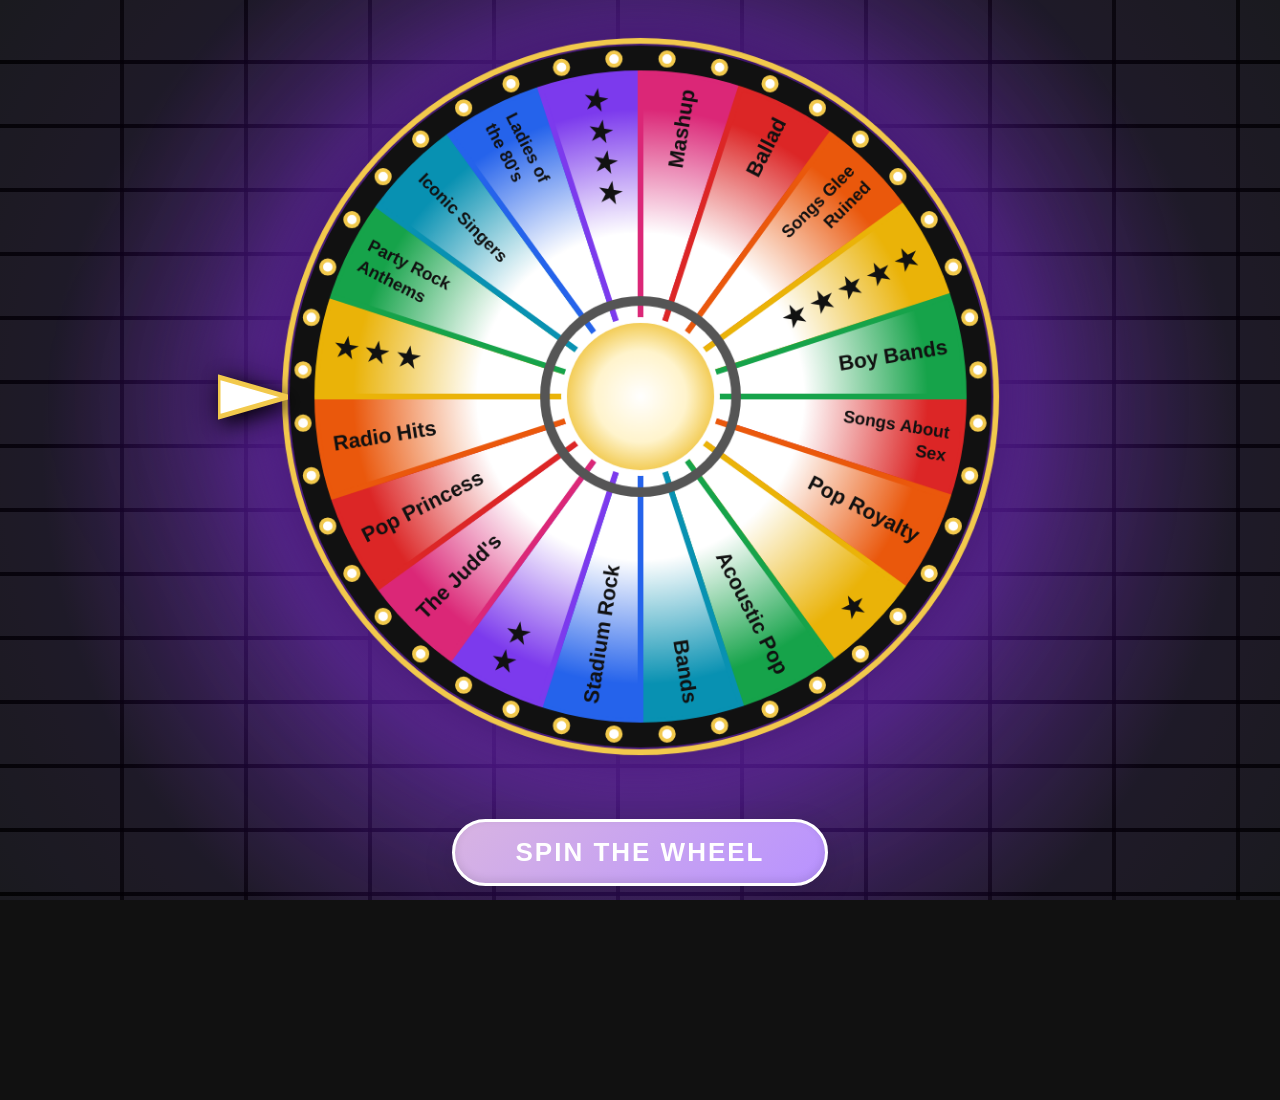
==== index.html @ ee3abca8 "Initial commit with fully complete Pitch Perfect Riff Off Wheel clone" ====
<!DOCTYPE html>
<html lang="en">
<head>
    <meta charset="UTF-8">
    <meta name="viewport" content="width=device-width, initial-scale=1.0">
    <title>Riff Off Wheel</title>
    <link rel="stylesheet" href="style.css">
</head>
<body>
    <div class="brick-wall">
        <div class="spotlight"></div>
        <div class="wheel-wrapper">
            <canvas id="wheelCanvas"></canvas>
            <div class="pointer"></div>
        </div>
        <button id="spinBtn" class="spin-btn">SPIN THE WHEEL</button>
    </div>
    
    <div class="popup-overlay" id="popupOverlay">
        <div class="popup" id="popupObj">
            <div class="popup-header">Selected Category</div>
            <div id="popupText">Pop Princess</div>
        </div>
    </div>
    
    <script src="script.js"></script>
</body>
</html>
---- style.css ----
body, html {
    margin: 0;
    padding: 0;
    width: 100%;
    height: 100%;
    overflow: hidden;
    background-color: #111;
    font-family: 'Helvetica', 'Arial', sans-serif;
}

.brick-wall {
    width: 100vw;
    height: 100vh;
    display: flex;
    flex-direction: column;
    justify-content: center; /* Center everything vertically */
    align-items: center;
    background-color: #1a1a1f; 
    background-image: 
        repeating-linear-gradient(transparent, transparent 60px, rgba(0,0,0,0.85) 60px, rgba(0,0,0,0.85) 64px),
        repeating-linear-gradient(90deg, transparent, transparent 120px, rgba(0,0,0,0.75) 120px, rgba(0,0,0,0.75) 124px);
    position: relative;
}

.spotlight {
    position: absolute;
    top: 50%;
    left: 50%;
    transform: translate(-50%, -50%);
    width: 1300px;
    height: 1300px;
    background: radial-gradient(circle, rgba(170, 60, 255, 0.75) 0%, rgba(120, 30, 220, 0.45) 40%, rgba(50, 0, 100, 0.1) 65%, rgba(0,0,0,0) 85%);
    pointer-events: none;
    z-index: 1;
    mix-blend-mode: screen;
}

.wheel-wrapper {
    position: relative;
    width: min(850px, 85vmin);
    height: min(850px, 85vmin);
    z-index: 2;
    filter: drop-shadow(0 0 80px rgba(150, 50, 255, 0.7)) drop-shadow(0 0 20px rgba(0,0,0,0.8));
    animation: float 10s ease-in-out infinite;
    margin-bottom: 40px; /* Space separating wheel from the button securely */
}

@keyframes float {
    0% { transform: translateY(0px) rotate(0deg); }
    50% { transform: translateY(-5px) rotate(0.2deg); }
    100% { transform: translateY(0px) rotate(0deg); }
}

canvas {
    width: 100%;
    height: 100%;
    border-radius: 50%;
}

.pointer {
    position: absolute;
    top: 50%;
    left: -40px;
    transform: translateY(-50%);
    width: 70px; 
    height: 50px; 
    background: url('data:image/svg+xml;utf8,<svg xmlns="http://www.w3.org/2000/svg" viewBox="0 0 70 50"><polygon points="0,5 70,25 0,45" fill="%23ffffff" stroke="%23f2c94c" stroke-width="5" stroke-linejoin="round"/></svg>') no-repeat center center;
    z-index: 10;
    filter: drop-shadow(5px 5px 10px rgba(0,0,0,0.9));
}

.spin-btn {
    position: relative; /* Places button natively below the wheel within flex box */
    padding: 15px 60px;
    font-size: 26px;
    font-weight: bold;
    color: #fff;
    background: linear-gradient(135deg, #d8b4e2 0%, #b892ff 100%);
    border: 3px solid #fff;
    border-radius: 50px;
    cursor: pointer;
    box-shadow: 0 10px 30px rgba(0,0,0,0.15), inset 0 -3px 8px rgba(0,0,0,0.1);
    transition: all 0.2s;
    text-transform: uppercase;
    letter-spacing: 2px;
    z-index: 10;
}

.spin-btn:hover {
    filter: brightness(1.1);
    transform: translateY(-2px);
    box-shadow: 0 15px 40px rgba(184, 146, 255, 0.4), inset 0 -3px 8px rgba(0,0,0,0.1);
}

.spin-btn:active {
    transform: translateY(4px);
    box-shadow: 0 5px 15px rgba(0,0,0,0.2), inset 0 -1px 3px rgba(0,0,0,0.1);
}

/* POPUP styles */
.popup-overlay {
    position: fixed;
    top: 0; left: 0; right: 0; bottom: 0;
    pointer-events: none;
    display: flex;
    justify-content: center;
    align-items: center;
    z-index: 100;
    background: rgba(0,0,0,0);
    transition: background 0.4s ease;
    backdrop-filter: blur(0px);
}

.popup-overlay.active {
    background: rgba(0,0,0,0.8);
    backdrop-filter: blur(8px);
    pointer-events: all;
}

.popup {
    background: linear-gradient(135deg, #ffffff, #f0f0f5);
    border: 6px solid #b892ff;
    border-radius: 20px;
    padding: 50px 80px;
    color: #333;
    text-align: center;
    font-size: 70px;
    font-weight: 800;
    text-transform: uppercase;
    box-shadow: 0 0 50px rgba(184, 146, 255, 0.4), 0 30px 60px rgba(0,0,0,0.5);
    transform: scale(0.5) translateY(50px);
    opacity: 0;
    transition: transform 0.6s cubic-bezier(0.175, 0.885, 0.32, 1.275), opacity 0.4s;
}

.popup.show {
    transform: scale(1) translateY(0);
    opacity: 1;
}

.popup-header {
    display: block;
    font-size: 26px;
    color: #b892ff;
    margin-bottom: 20px;
    letter-spacing: 4px;
}

#popupText {
    background: linear-gradient(to right, #b892ff, #f1c0e8);
    -webkit-background-clip: text;
    -webkit-text-fill-color: transparent;
    filter: drop-shadow(0 0 10px rgba(184, 146, 255, 0.3));
}

@media (max-width: 900px) {
    .popup {
        padding: 30px 40px;
        font-size: 40px;
    }
}
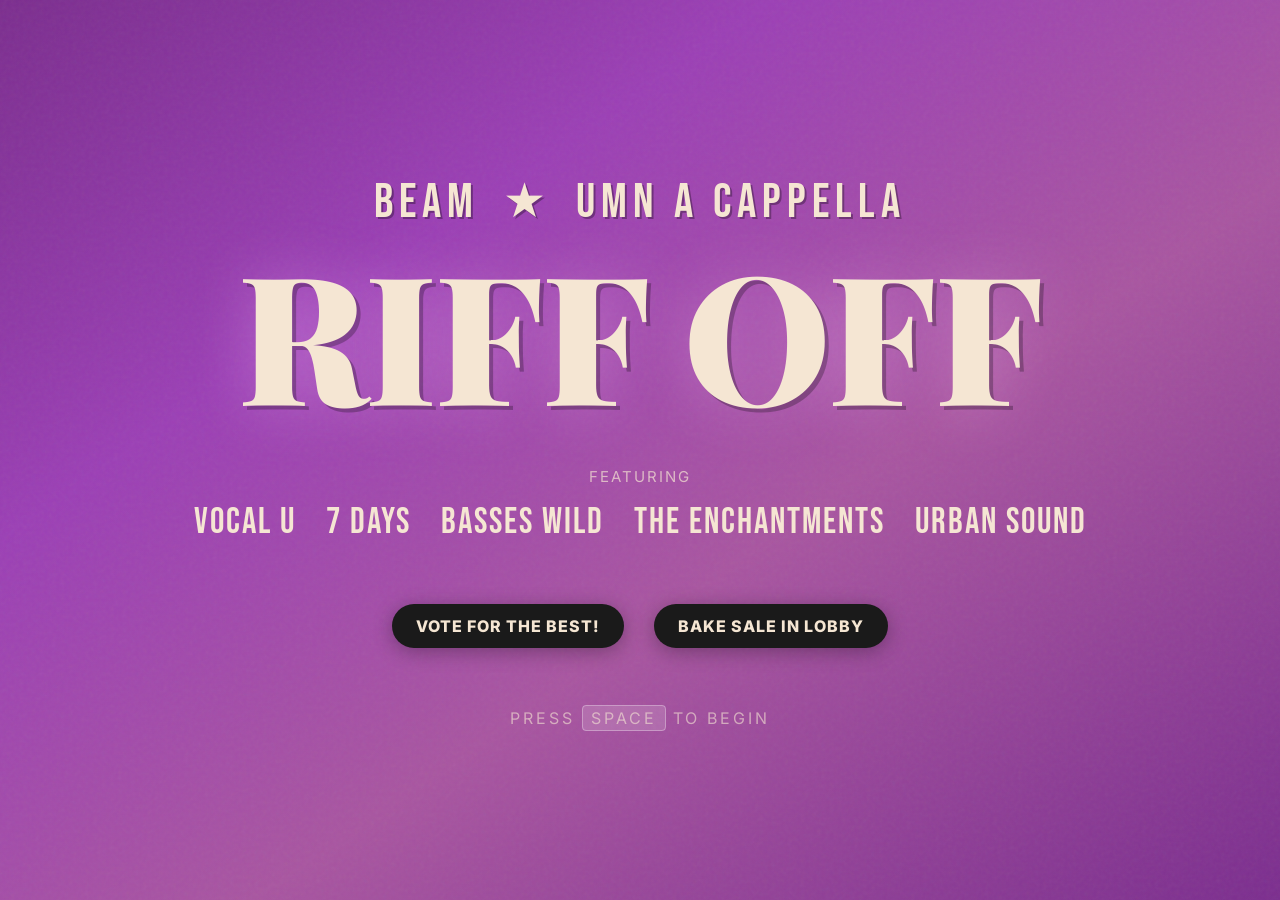
==== commit 4907448c: "feat: Interactive slideshow redesign, QR fixes, and state management" ====
--- a/index.html
+++ b/index.html
@@ -3,26 +3,111 @@
 <head>
     <meta charset="UTF-8">
     <meta name="viewport" content="width=device-width, initial-scale=1.0">
-    <title>Riff Off Wheel</title>
+    <title>BEAM × UMN A Cappella — Riff Off</title>
     <link rel="stylesheet" href="style.css">
+    <link rel="preconnect" href="https://fonts.googleapis.com">
+    <link href="https://fonts.googleapis.com/css2?family=Bebas+Neue&family=Inter:wght@400;600;700;800;900&family=Playfair+Display:wght@700;900&display=swap" rel="stylesheet">
 </head>
 <body>
-    <div class="brick-wall">
-        <div class="spotlight"></div>
-        <div class="wheel-wrapper">
-            <canvas id="wheelCanvas"></canvas>
-            <div class="pointer"></div>
-        </div>
-        <button id="spinBtn" class="spin-btn">SPIN THE WHEEL</button>
-    </div>
-    
-    <div class="popup-overlay" id="popupOverlay">
-        <div class="popup" id="popupObj">
-            <div class="popup-header">Selected Category</div>
-            <div id="popupText">Pop Princess</div>
+
+    <!-- ====== SCREEN 1: TITLE ====== -->
+    <div class="screen active" id="screen-title">
+        <div class="title-bg">
+            <div class="sparkle-field" id="sparkleField"></div>
+            <div class="title-content">
+                <div class="title-org animate-in">BEAM <span class="title-star">★</span> UMN A CAPPELLA</div>
+                <div class="title-main animate-in delay-1">RIFF OFF</div>
+                <div class="title-details animate-in delay-2">
+                    <div class="title-detail-col">
+                        <span class="detail-small">FEATURING</span>
+                        <div class="groups-flex">
+                            <span class="detail-big">VOCAL U</span>
+                            <span class="detail-big">7 DAYS</span>
+                            <span class="detail-big">BASSES WILD</span>
+                            <span class="detail-big">THE ENCHANTMENTS</span>
+                            <span class="detail-big">URBAN SOUND</span>
+                        </div>
+                    </div>
+                </div>
+                <div class="title-badges animate-in delay-3">
+                    <div class="badge">VOTE FOR THE BEST!</div>
+                    <div class="badge">BAKE SALE IN LOBBY</div>
+                </div>
+                <div class="press-prompt animate-in delay-4">Press <kbd>SPACE</kbd> to begin</div>
+            </div>
         </div>
     </div>
-    
+
+    <!-- ====== SCREEN 2: WHEEL ====== -->
+    <div class="screen" id="screen-wheel">
+        <div class="brick-wall">
+            <div class="spotlight"></div>
+            <div class="round-indicator" id="roundIndicator">ROUND 1</div>
+            <div class="wheel-wrapper">
+                <canvas id="wheelCanvas"></canvas>
+                <div class="pointer"></div>
+            </div>
+        </div>
+
+        <div class="popup-overlay" id="popupOverlay">
+            <div class="popup" id="popupObj">
+                <div class="popup-header">Selected Category</div>
+                <div id="popupText">Pop Princess</div>
+
+            </div>
+        </div>
+    </div>
+
+    <!-- ====== SCREEN 3: TEAM DISPLAY ====== -->
+    <div class="screen" id="screen-team">
+        <div class="team-display-bg">
+            <div class="team-name" id="teamName">VOCAL U</div>
+            <div class="team-prompt">Press <kbd>SPACE</kbd> to open voting</div>
+        </div>
+    </div>
+
+    <!-- ====== SCREEN 4: VOTING QR ====== -->
+    <div class="screen" id="screen-vote">
+        <div class="vote-screen">
+            <div class="vote-card">
+                <div class="vote-info">
+                    <div class="vote-round-label" id="voteRoundLabel">ROUND 1</div>
+                    <div class="vote-team-label" id="voteTeamLabel">VOCAL U</div>
+                    <div class="vote-header">VOTING OPEN</div>
+                    <div class="vote-categories">
+                        <div class="vote-cat">🎵 Enjoyability <span>1–10</span></div>
+                        <div class="vote-cat">🎤 Vocal Quality <span>1–10</span></div>
+                        <div class="vote-cat">🎭 Performance <span>1–10</span></div>
+                    </div>
+                </div>
+                <div class="qr-wrapper">
+                    <div class="qr-container">
+                        <img id="qrImage" src="" alt="Vote QR Code" />
+                    </div>
+                    <div class="qr-caption">SCAN TO SCORE</div>
+                </div>
+            </div>
+            <div class="vote-prompt">Press team key for next group · <kbd>ESC</kbd> for scores</div>
+        </div>
+    </div>
+
+    <!-- ====== SCREEN 5: SCORES ====== -->
+    <div class="screen" id="screen-scores">
+        <div class="scores-screen">
+            <div class="scores-title">SCOREBOARD</div>
+            <div class="scores-grid" id="scoresGrid"></div>
+            <div class="scores-prompt">Press <kbd>SPACE</kbd> to continue · Click cells to edit scores</div>
+        </div>
+    </div>
+
+    <!-- ====== SCREEN 6: ROUND TRANSITION ====== -->
+    <div class="screen" id="screen-round-transition">
+        <div class="round-transition-bg">
+            <div class="round-transition-text" id="roundTransitionText">ROUND 2</div>
+            <div class="round-transition-prompt">Press <kbd>SPACE</kbd> to spin</div>
+        </div>
+    </div>
+
     <script src="script.js"></script>
 </body>
 </html>
--- a/style.css
+++ b/style.css
@@ -1,19 +1,227 @@
+/* ============================
+   BASE RESET & GLOBALS
+   ============================ */
 body, html {
     margin: 0;
     padding: 0;
     width: 100%;
     height: 100%;
     overflow: hidden;
-    background-color: #111;
-    font-family: 'Helvetica', 'Arial', sans-serif;
-}
-
+    background-color: #000;
+    font-family: 'Inter', 'Helvetica', 'Arial', sans-serif;
+    color: #fff;
+}
+
+/* ============================
+   SCREEN SYSTEM
+   ============================ */
+.screen {
+    position: fixed;
+    top: 0; left: 0;
+    width: 100vw;
+    height: 100vh;
+    display: none;
+    z-index: 1;
+    background: #000;
+}
+.screen.active {
+    display: flex;
+    z-index: 10;
+}
+
+/* ============================
+   SCREEN 1: TITLE
+   ============================ */
+.title-bg {
+    width: 100%;
+    height: 100%;
+    background: linear-gradient(145deg, #7b2d8e 0%, #9b3fb5 30%, #a855a0 60%, #7b2d8e 100%);
+    display: flex;
+    flex-direction: column;
+    justify-content: center;
+    align-items: center;
+    position: relative;
+    overflow: hidden;
+}
+
+/* Grainy texture overlay */
+.title-bg::before {
+    content: '';
+    position: absolute;
+    top: 0; left: 0; right: 0; bottom: 0;
+    background-image: url("data:image/svg+xml,%3Csvg viewBox='0 0 256 256' xmlns='http://www.w3.org/2000/svg'%3E%3Cfilter id='n'%3E%3CfeTurbulence type='fractalNoise' baseFrequency='0.85' numOctaves='4' stitchTiles='stitch'/%3E%3C/filter%3E%3Crect width='100%25' height='100%25' filter='url(%23n)' opacity='0.15'/%3E%3C/svg%3E");
+    opacity: 0.4;
+    pointer-events: none;
+    z-index: 0;
+}
+
+.sparkle-field {
+    position: absolute;
+    top: 0; left: 0; right: 0; bottom: 0;
+    pointer-events: none;
+    z-index: 1;
+}
+
+.sparkle {
+    position: absolute;
+    color: #fff;
+    font-size: 18px;
+    opacity: 0;
+    animation: sparkle-anim 3s ease-in-out infinite;
+    text-shadow: 0 0 8px rgba(255,255,255,0.8);
+}
+
+@keyframes sparkle-anim {
+    0%, 100% { opacity: 0; transform: scale(0.5) rotate(0deg); }
+    50% { opacity: 1; transform: scale(1.2) rotate(180deg); }
+}
+
+.title-content {
+    position: relative;
+    z-index: 2;
+    text-align: center;
+    display: flex;
+    flex-direction: column;
+    align-items: center;
+    gap: 20px;
+}
+
+.title-org {
+    font-family: 'Bebas Neue', sans-serif;
+    font-size: clamp(28px, 4vw, 48px);
+    letter-spacing: 6px;
+    color: #f5e6d3;
+    text-shadow: 2px 2px 0 rgba(0,0,0,0.3);
+}
+
+.title-star {
+    margin: 0 10px;
+    color: #f5e6d3;
+}
+
+.title-main {
+    font-family: 'Playfair Display', serif;
+    font-weight: 900;
+    font-size: clamp(80px, 14vw, 200px);
+    line-height: 0.9;
+    letter-spacing: -2px;
+    color: #f5e6d3;
+    text-shadow: 4px 4px 0 rgba(0,0,0,0.25), 0 0 60px rgba(255,200,255,0.3);
+    animation: title-glow 4s ease-in-out infinite alternate;
+}
+
+@keyframes title-glow {
+    0% { text-shadow: 4px 4px 0 rgba(0,0,0,0.25), 0 0 40px rgba(255,200,255,0.2); }
+    100% { text-shadow: 4px 4px 0 rgba(0,0,0,0.25), 0 0 80px rgba(255,200,255,0.5); }
+}
+
+.title-details {
+    display: flex;
+    gap: 60px;
+    margin-top: 30px;
+    flex-wrap: wrap;
+    justify-content: center;
+}
+
+.title-detail-col {
+    display: flex;
+    flex-direction: column;
+    align-items: center;
+}
+
+.detail-big {
+    font-family: 'Bebas Neue', sans-serif;
+    font-size: clamp(22px, 3vw, 36px);
+    letter-spacing: 2px;
+    color: #f5e6d3;
+}
+
+.detail-small {
+    font-size: clamp(11px, 1.2vw, 15px);
+    color: rgba(245,230,211,0.7);
+    letter-spacing: 2px;
+    margin-top: 4px;
+}
+
+.groups-flex {
+    display: flex;
+    flex-wrap: wrap;
+    gap: 30px;
+    justify-content: center;
+    margin-top: 15px;
+    margin-bottom: 20px;
+}
+
+.title-badges {
+    display: flex;
+    gap: 30px;
+    margin-top: 20px;
+}
+
+.badge {
+    background: #1a1a1a;
+    color: #f5e6d3;
+    font-weight: 800;
+    font-size: clamp(12px, 1.5vw, 16px);
+    padding: 12px 24px;
+    border-radius: 50px;
+    letter-spacing: 1px;
+    box-shadow: 0 4px 20px rgba(0,0,0,0.3);
+    animation: badge-pulse 3s ease-in-out infinite;
+}
+
+@keyframes badge-pulse {
+    0%, 100% { transform: scale(1); }
+    50% { transform: scale(1.05); }
+}
+
+.press-prompt {
+    margin-top: 40px;
+    font-size: 16px;
+    color: rgba(245,230,211,0.6);
+    letter-spacing: 3px;
+    text-transform: uppercase;
+    animation: prompt-fade 2s ease-in-out infinite;
+}
+
+@keyframes prompt-fade {
+    0%, 100% { opacity: 0.4; }
+    50% { opacity: 1; }
+}
+
+kbd {
+    background: rgba(255,255,255,0.15);
+    border: 1px solid rgba(255,255,255,0.3);
+    border-radius: 4px;
+    padding: 2px 8px;
+    font-family: 'Inter', monospace;
+    font-size: inherit;
+}
+
+/* Animate-in classes */
+.animate-in {
+    opacity: 0;
+    transform: translateY(30px);
+    animation: fade-up 0.8s ease forwards;
+}
+.delay-1 { animation-delay: 0.3s; }
+.delay-2 { animation-delay: 0.6s; }
+.delay-3 { animation-delay: 0.9s; }
+.delay-4 { animation-delay: 1.2s; }
+
+@keyframes fade-up {
+    to { opacity: 1; transform: translateY(0); }
+}
+
+/* ============================
+   SCREEN 2: WHEEL
+   ============================ */
 .brick-wall {
     width: 100vw;
     height: 100vh;
     display: flex;
     flex-direction: column;
-    justify-content: center; /* Center everything vertically */
+    justify-content: center;
     align-items: center;
     background-color: #1a1a1f; 
     background-image: 
@@ -35,14 +243,26 @@
     mix-blend-mode: screen;
 }
 
+.round-indicator {
+    position: absolute;
+    top: 30px;
+    left: 50%;
+    transform: translateX(-50%);
+    font-family: 'Bebas Neue', sans-serif;
+    font-size: 36px;
+    letter-spacing: 6px;
+    color: rgba(255,255,255,0.6);
+    z-index: 5;
+}
+
 .wheel-wrapper {
     position: relative;
-    width: min(850px, 85vmin);
-    height: min(850px, 85vmin);
+    width: min(750px, 75vmin);
+    height: min(750px, 75vmin);
     z-index: 2;
     filter: drop-shadow(0 0 80px rgba(150, 50, 255, 0.7)) drop-shadow(0 0 20px rgba(0,0,0,0.8));
     animation: float 10s ease-in-out infinite;
-    margin-bottom: 40px; /* Space separating wheel from the button securely */
+    margin-bottom: 30px;
 }
 
 @keyframes float {
@@ -51,7 +271,7 @@
     100% { transform: translateY(0px) rotate(0deg); }
 }
 
-canvas {
+canvas#wheelCanvas {
     width: 100%;
     height: 100%;
     border-radius: 50%;
@@ -69,33 +289,7 @@
     filter: drop-shadow(5px 5px 10px rgba(0,0,0,0.9));
 }
 
-.spin-btn {
-    position: relative; /* Places button natively below the wheel within flex box */
-    padding: 15px 60px;
-    font-size: 26px;
-    font-weight: bold;
-    color: #fff;
-    background: linear-gradient(135deg, #d8b4e2 0%, #b892ff 100%);
-    border: 3px solid #fff;
-    border-radius: 50px;
-    cursor: pointer;
-    box-shadow: 0 10px 30px rgba(0,0,0,0.15), inset 0 -3px 8px rgba(0,0,0,0.1);
-    transition: all 0.2s;
-    text-transform: uppercase;
-    letter-spacing: 2px;
-    z-index: 10;
-}
-
-.spin-btn:hover {
-    filter: brightness(1.1);
-    transform: translateY(-2px);
-    box-shadow: 0 15px 40px rgba(184, 146, 255, 0.4), inset 0 -3px 8px rgba(0,0,0,0.1);
-}
-
-.spin-btn:active {
-    transform: translateY(4px);
-    box-shadow: 0 5px 15px rgba(0,0,0,0.2), inset 0 -1px 3px rgba(0,0,0,0.1);
-}
+
 
 /* POPUP styles */
 .popup-overlay {
@@ -124,7 +318,7 @@
     padding: 50px 80px;
     color: #333;
     text-align: center;
-    font-size: 70px;
+    font-size: 60px;
     font-weight: 800;
     text-transform: uppercase;
     box-shadow: 0 0 50px rgba(184, 146, 255, 0.4), 0 30px 60px rgba(0,0,0,0.5);
@@ -140,7 +334,7 @@
 
 .popup-header {
     display: block;
-    font-size: 26px;
+    font-size: 22px;
     color: #b892ff;
     margin-bottom: 20px;
     letter-spacing: 4px;
@@ -153,9 +347,375 @@
     filter: drop-shadow(0 0 10px rgba(184, 146, 255, 0.3));
 }
 
+
+
+/* ============================
+   SCREEN 3: TEAM DISPLAY
+   ============================ */
+.team-display-bg {
+    width: 100%;
+    height: 100%;
+    background: #000;
+    display: flex;
+    flex-direction: column;
+    align-items: center;
+    justify-content: flex-start;
+    padding-top: 10vh;
+    position: relative;
+    overflow: hidden;
+}
+
+.team-display-bg::after {
+    content: '';
+    position: absolute;
+    bottom: 0;
+    left: 0;
+    right: 0;
+    height: 40%;
+    background: linear-gradient(to top, rgba(120,40,180,0.08) 0%, transparent 100%);
+    pointer-events: none;
+}
+
+.team-name {
+    font-family: 'Bebas Neue', sans-serif;
+    font-size: clamp(80px, 14vw, 180px);
+    letter-spacing: 8px;
+    color: #fff;
+    text-align: center;
+    text-shadow: 0 0 60px rgba(184,146,255,0.3);
+    animation: team-name-enter 0.8s cubic-bezier(0.16, 1, 0.3, 1) forwards;
+    opacity: 0;
+}
+
+@keyframes team-name-enter {
+    0% { opacity: 0; transform: scale(0.7) translateY(40px); letter-spacing: 30px; }
+    100% { opacity: 1; transform: scale(1) translateY(0); letter-spacing: 8px; }
+}
+
+.team-prompt {
+    position: absolute;
+    bottom: 60px;
+    font-size: 16px;
+    color: rgba(255,255,255,0.4);
+    letter-spacing: 3px;
+    text-transform: uppercase;
+    animation: prompt-fade 2s ease-in-out infinite;
+}
+
+/* ============================
+   SCREEN 4: VOTING QR
+   ============================ */
+.vote-screen {
+    width: 100%;
+    height: 100%;
+    background: url("data:image/svg+xml,%3Csvg viewBox='0 0 256 256' xmlns='http://www.w3.org/2000/svg'%3E%3Cfilter id='n'%3E%3CfeTurbulence type='fractalNoise' baseFrequency='0.85' numOctaves='4' stitchTiles='stitch'/%3E%3C/filter%3E%3Crect width='100%25' height='100%25' filter='url(%23n)' opacity='0.08'/%3E%3C/svg%3E"), radial-gradient(circle at 50% 50%, #3a1548 0%, #120521 60%, #000000 100%);
+    display: flex;
+    flex-direction: column;
+    align-items: center;
+    justify-content: center;
+    position: relative;
+}
+
+.vote-card {
+    display: flex;
+    background: rgba(255, 255, 255, 0.02);
+    border: 1px solid rgba(184, 146, 255, 0.15);
+    backdrop-filter: blur(40px);
+    border-radius: 40px;
+    padding: 60px 100px;
+    box-shadow: 0 40px 100px rgba(0, 0, 0, 0.8), inset 0 0 40px rgba(184, 146, 255, 0.05);
+    gap: 100px;
+    align-items: center;
+    animation: fade-up 0.8s cubic-bezier(0.16, 1, 0.3, 1) forwards;
+}
+
+.vote-info {
+    display: flex;
+    flex-direction: column;
+    align-items: flex-start;
+}
+
+.vote-round-label {
+    font-size: 20px;
+    color: rgba(255,255,255,0.4);
+    letter-spacing: 6px;
+    margin-bottom: 5px;
+    font-family: 'Bebas Neue', sans-serif;
+}
+
+.vote-team-label {
+    font-family: 'Inter', sans-serif;
+    font-size: clamp(30px, 4vw, 50px);
+    font-weight: 900;
+    color: #fff;
+    letter-spacing: 2px;
+    margin-bottom: 25px;
+    text-shadow: 0 0 30px rgba(184,146,255,0.3);
+}
+
+.vote-header {
+    font-family: 'Bebas Neue', sans-serif;
+    font-size: clamp(40px, 5vw, 60px);
+    letter-spacing: 12px;
+    color: #b892ff;
+    margin-bottom: 30px;
+}
+
+.vote-categories {
+    display: flex;
+    flex-direction: column;
+    gap: 15px;
+}
+
+.vote-cat {
+    background: rgba(184,146,255,0.05);
+    border-left: 3px solid #b892ff;
+    padding: 12px 20px;
+    font-size: 18px;
+    font-weight: 600;
+    color: rgba(255,255,255,0.9);
+    letter-spacing: 1.5px;
+}
+
+.vote-cat span {
+    color: #b892ff;
+    font-weight: 800;
+    margin-left: 10px;
+}
+
+.qr-wrapper {
+    display: flex;
+    flex-direction: column;
+    align-items: center;
+    gap: 20px;
+}
+
+.qr-container {
+    background: #fff;
+    padding: 20px;
+    border-radius: 20px;
+    box-shadow: 0 0 60px rgba(184,146,255,0.2), 0 20px 40px rgba(0,0,0,0.5);
+    transition: transform 0.3s ease;
+}
+
+.qr-container:hover {
+    transform: scale(1.05);
+}
+
+.qr-container img {
+    display: block;
+    width: 250px;
+    height: 250px;
+    border-radius: 8px;
+}
+
+.qr-caption {
+    font-family: 'Bebas Neue', sans-serif;
+    font-size: 24px;
+    letter-spacing: 6px;
+    color: #f5e6d3;
+}
+
+.vote-prompt {
+    position: absolute;
+    bottom: 40px;
+    font-size: 14px;
+    color: rgba(255,255,255,0.35);
+    letter-spacing: 2px;
+    text-transform: uppercase;
+    animation: prompt-fade 2s ease-in-out infinite;
+}
+
+/* ============================
+   SCREEN 5: SCORES
+   ============================ */
+.scores-screen {
+    width: 100%;
+    height: 100%;
+    background: linear-gradient(165deg, #0a0a0f 0%, #12121f 40%, #1a1025 100%);
+    display: flex;
+    flex-direction: column;
+    align-items: center;
+    justify-content: flex-start;
+    padding: 40px 30px;
+    overflow-y: auto;
+    box-sizing: border-box;
+}
+
+.scores-title {
+    font-family: 'Bebas Neue', sans-serif;
+    font-size: clamp(48px, 6vw, 72px);
+    letter-spacing: 10px;
+    color: #b892ff;
+    text-shadow: 0 0 40px rgba(184,146,255,0.4);
+    margin-bottom: 30px;
+    flex-shrink: 0;
+}
+
+.scores-grid {
+    width: 100%;
+    max-width: 1100px;
+    display: flex;
+    flex-direction: column;
+    gap: 30px;
+    flex-shrink: 0;
+}
+
+.round-scores-block {
+    background: rgba(255,255,255,0.03);
+    border: 1px solid rgba(184,146,255,0.15);
+    border-radius: 16px;
+    padding: 24px;
+    overflow-x: auto;
+}
+
+.round-scores-block h3 {
+    font-family: 'Bebas Neue', sans-serif;
+    font-size: 28px;
+    letter-spacing: 4px;
+    color: rgba(255,255,255,0.6);
+    margin: 0 0 16px 0;
+}
+
+.scores-table {
+    width: 100%;
+    border-collapse: collapse;
+    font-size: 15px;
+}
+
+.scores-table th {
+    text-align: left;
+    color: #b892ff;
+    font-weight: 700;
+    padding: 10px 14px;
+    border-bottom: 1px solid rgba(184,146,255,0.2);
+    letter-spacing: 1px;
+    font-size: 13px;
+    text-transform: uppercase;
+    white-space: nowrap;
+}
+
+.scores-table td {
+    padding: 10px 14px;
+    color: rgba(255,255,255,0.8);
+    border-bottom: 1px solid rgba(255,255,255,0.05);
+    white-space: nowrap;
+}
+
+.scores-table td:first-child {
+    font-weight: 700;
+    color: #fff;
+    letter-spacing: 1px;
+}
+
+.scores-table input {
+    background: rgba(255,255,255,0.06);
+    border: 1px solid rgba(184,146,255,0.2);
+    border-radius: 6px;
+    color: #fff;
+    font-size: 15px;
+    font-weight: 600;
+    width: 50px;
+    padding: 6px 10px;
+    text-align: center;
+    font-family: 'Inter', sans-serif;
+    transition: border-color 0.2s;
+}
+
+.scores-table input:focus {
+    outline: none;
+    border-color: #b892ff;
+    background: rgba(184,146,255,0.1);
+}
+
+.scores-table .total-cell {
+    color: #b892ff;
+    font-weight: 800;
+    font-size: 16px;
+}
+
+.scores-prompt {
+    position: fixed;
+    bottom: 30px;
+    left: 50%;
+    transform: translateX(-50%);
+    font-size: 14px;
+    color: rgba(255,255,255,0.35);
+    letter-spacing: 2px;
+    text-transform: uppercase;
+    animation: prompt-fade 2s ease-in-out infinite;
+    z-index: 20;
+}
+
+/* ============================
+   SCREEN 6: ROUND TRANSITION
+   ============================ */
+.round-transition-bg {
+    width: 100%;
+    height: 100%;
+    background: #000;
+    display: flex;
+    flex-direction: column;
+    align-items: center;
+    justify-content: center;
+    position: relative;
+}
+
+.round-transition-text {
+    font-family: 'Bebas Neue', sans-serif;
+    font-size: clamp(100px, 18vw, 260px);
+    letter-spacing: 20px;
+    color: #fff;
+    text-shadow: 0 0 40px rgba(184,146,255,0.4);
+    animation: round-enter 0.5s cubic-bezier(0.2, 0.8, 0.2, 1) forwards;
+    opacity: 0;
+}
+
+@keyframes round-enter {
+    0% { opacity: 0; transform: scale(1.1) translateY(20px); filter: blur(10px); }
+    100% { opacity: 1; transform: scale(1) translateY(0); filter: blur(0px); }
+}
+
+.round-transition-prompt {
+    position: absolute;
+    bottom: 60px;
+    font-size: 16px;
+    color: rgba(255,255,255,0.4);
+    letter-spacing: 3px;
+    text-transform: uppercase;
+    animation: prompt-fade 2s ease-in-out infinite;
+}
+
+/* ============================
+   PAGE TRANSITION
+   ============================ */
+.screen.fade-out {
+    animation: screen-fade-out 0.4s ease forwards;
+}
+
+.screen.fade-in {
+    animation: screen-fade-in 0.5s ease forwards;
+}
+
+@keyframes screen-fade-out {
+    to { opacity: 0; }
+}
+
+@keyframes screen-fade-in {
+    from { opacity: 0; }
+    to { opacity: 1; }
+}
+
+/* ============================
+   RESPONSIVE
+   ============================ */
 @media (max-width: 900px) {
     .popup {
         padding: 30px 40px;
         font-size: 40px;
     }
-}
+    .title-details { gap: 30px; }
+    .vote-categories { gap: 15px; }
+    .scores-table { font-size: 13px; }
+    .scores-table input { width: 40px; padding: 4px 6px; font-size: 13px; }
+}
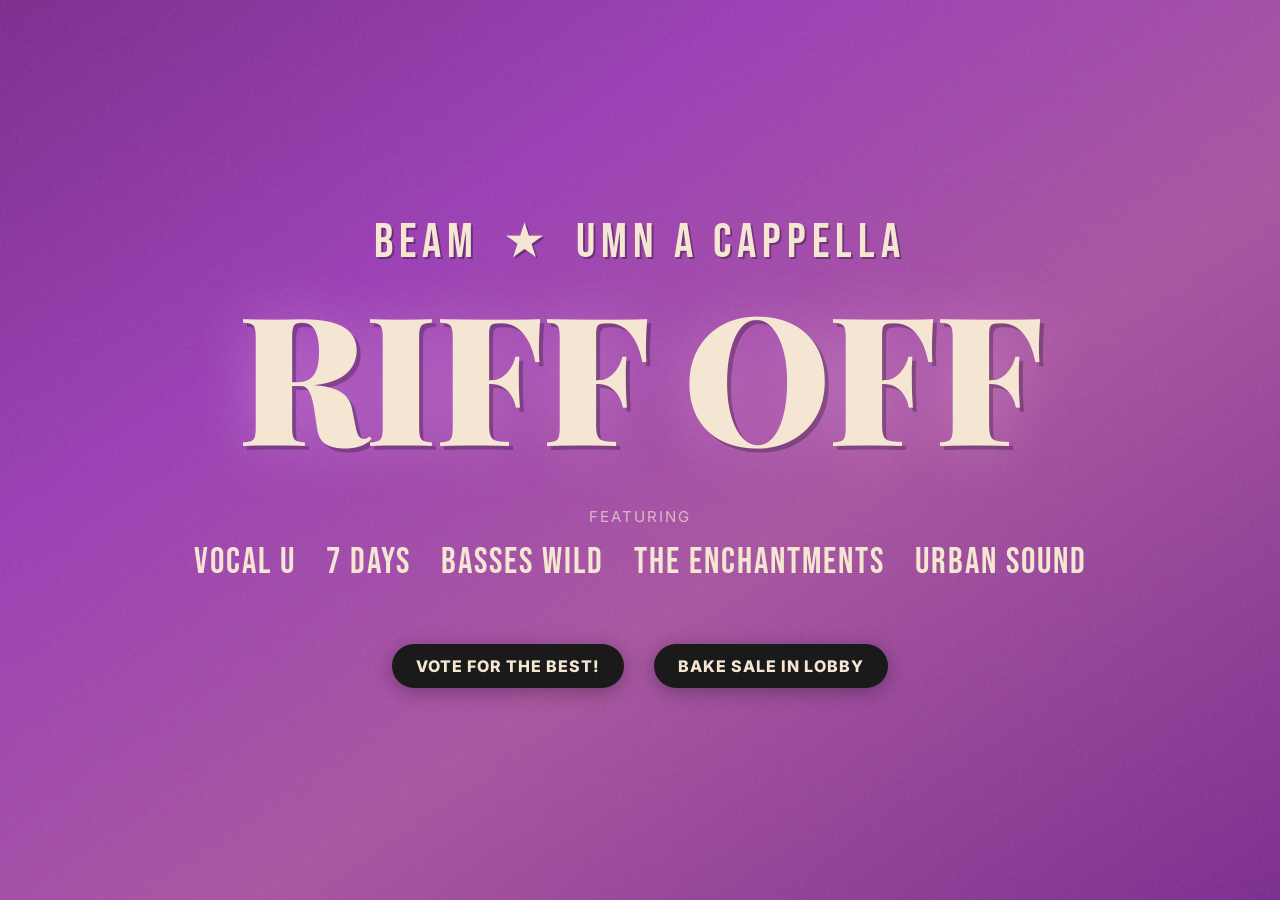
==== commit cc0b442d: "feat: Add Supabase realtime sync, remove dev prompts, update styles" ====
--- a/index.html
+++ b/index.html
@@ -33,7 +33,6 @@
                     <div class="badge">VOTE FOR THE BEST!</div>
                     <div class="badge">BAKE SALE IN LOBBY</div>
                 </div>
-                <div class="press-prompt animate-in delay-4">Press <kbd>SPACE</kbd> to begin</div>
             </div>
         </div>
     </div>
@@ -62,7 +61,6 @@
     <div class="screen" id="screen-team">
         <div class="team-display-bg">
             <div class="team-name" id="teamName">VOCAL U</div>
-            <div class="team-prompt">Press <kbd>SPACE</kbd> to open voting</div>
         </div>
     </div>
 
@@ -87,7 +85,6 @@
                     <div class="qr-caption">SCAN TO SCORE</div>
                 </div>
             </div>
-            <div class="vote-prompt">Press team key for next group · <kbd>ESC</kbd> for scores</div>
         </div>
     </div>
 
@@ -96,7 +93,6 @@
         <div class="scores-screen">
             <div class="scores-title">SCOREBOARD</div>
             <div class="scores-grid" id="scoresGrid"></div>
-            <div class="scores-prompt">Press <kbd>SPACE</kbd> to continue · Click cells to edit scores</div>
         </div>
     </div>
 
@@ -104,7 +100,6 @@
     <div class="screen" id="screen-round-transition">
         <div class="round-transition-bg">
             <div class="round-transition-text" id="roundTransitionText">ROUND 2</div>
-            <div class="round-transition-prompt">Press <kbd>SPACE</kbd> to spin</div>
         </div>
     </div>
 
--- a/style.css
+++ b/style.css
@@ -392,15 +392,7 @@
     100% { opacity: 1; transform: scale(1) translateY(0); letter-spacing: 8px; }
 }
 
-.team-prompt {
-    position: absolute;
-    bottom: 60px;
-    font-size: 16px;
-    color: rgba(255,255,255,0.4);
-    letter-spacing: 3px;
-    text-transform: uppercase;
-    animation: prompt-fade 2s ease-in-out infinite;
-}
+
 
 /* ============================
    SCREEN 4: VOTING QR
@@ -408,7 +400,7 @@
 .vote-screen {
     width: 100%;
     height: 100%;
-    background: url("data:image/svg+xml,%3Csvg viewBox='0 0 256 256' xmlns='http://www.w3.org/2000/svg'%3E%3Cfilter id='n'%3E%3CfeTurbulence type='fractalNoise' baseFrequency='0.85' numOctaves='4' stitchTiles='stitch'/%3E%3C/filter%3E%3Crect width='100%25' height='100%25' filter='url(%23n)' opacity='0.08'/%3E%3C/svg%3E"), radial-gradient(circle at 50% 50%, #3a1548 0%, #120521 60%, #000000 100%);
+    background: linear-gradient(145deg, #7b2d8e 0%, #9b3fb5 30%, #a855a0 60%, #7b2d8e 100%);
     display: flex;
     flex-direction: column;
     align-items: center;
@@ -416,23 +408,35 @@
     position: relative;
 }
 
+.vote-screen::before {
+    content: '';
+    position: absolute;
+    top: 0; left: 0; right: 0; bottom: 0;
+    background-image: url("data:image/svg+xml,%3Csvg viewBox='0 0 256 256' xmlns='http://www.w3.org/2000/svg'%3E%3Cfilter id='n'%3E%3CfeTurbulence type='fractalNoise' baseFrequency='0.85' numOctaves='4' stitchTiles='stitch'/%3E%3C/filter%3E%3Crect width='100%25' height='100%25' filter='url(%23n)' opacity='0.15'/%3E%3C/svg%3E");
+    opacity: 0.4;
+    pointer-events: none;
+    z-index: 0;
+}
+
 .vote-card {
     display: flex;
-    background: rgba(255, 255, 255, 0.02);
-    border: 1px solid rgba(184, 146, 255, 0.15);
-    backdrop-filter: blur(40px);
+    background: rgba(0, 0, 0, 0.2);
+    border: 2px solid rgba(255, 255, 255, 0.15);
+    backdrop-filter: blur(10px);
     border-radius: 40px;
     padding: 60px 100px;
-    box-shadow: 0 40px 100px rgba(0, 0, 0, 0.8), inset 0 0 40px rgba(184, 146, 255, 0.05);
+    box-shadow: 0 40px 100px rgba(0, 0, 0, 0.5), inset 0 0 40px rgba(255, 255, 255, 0.1);
     gap: 100px;
     align-items: center;
     animation: fade-up 0.8s cubic-bezier(0.16, 1, 0.3, 1) forwards;
+    z-index: 2;
 }
 
 .vote-info {
     display: flex;
     flex-direction: column;
     align-items: flex-start;
+    z-index: 2;
 }
 
 .vote-round-label {
@@ -457,7 +461,7 @@
     font-family: 'Bebas Neue', sans-serif;
     font-size: clamp(40px, 5vw, 60px);
     letter-spacing: 12px;
-    color: #b892ff;
+    color: #f5e6d3;
     margin-bottom: 30px;
 }
 
@@ -516,15 +520,7 @@
     color: #f5e6d3;
 }
 
-.vote-prompt {
-    position: absolute;
-    bottom: 40px;
-    font-size: 14px;
-    color: rgba(255,255,255,0.35);
-    letter-spacing: 2px;
-    text-transform: uppercase;
-    animation: prompt-fade 2s ease-in-out infinite;
-}
+
 
 /* ============================
    SCREEN 5: SCORES
@@ -634,18 +630,7 @@
     font-size: 16px;
 }
 
-.scores-prompt {
-    position: fixed;
-    bottom: 30px;
-    left: 50%;
-    transform: translateX(-50%);
-    font-size: 14px;
-    color: rgba(255,255,255,0.35);
-    letter-spacing: 2px;
-    text-transform: uppercase;
-    animation: prompt-fade 2s ease-in-out infinite;
-    z-index: 20;
-}
+
 
 /* ============================
    SCREEN 6: ROUND TRANSITION
@@ -676,15 +661,7 @@
     100% { opacity: 1; transform: scale(1) translateY(0); filter: blur(0px); }
 }
 
-.round-transition-prompt {
-    position: absolute;
-    bottom: 60px;
-    font-size: 16px;
-    color: rgba(255,255,255,0.4);
-    letter-spacing: 3px;
-    text-transform: uppercase;
-    animation: prompt-fade 2s ease-in-out infinite;
-}
+
 
 /* ============================
    PAGE TRANSITION
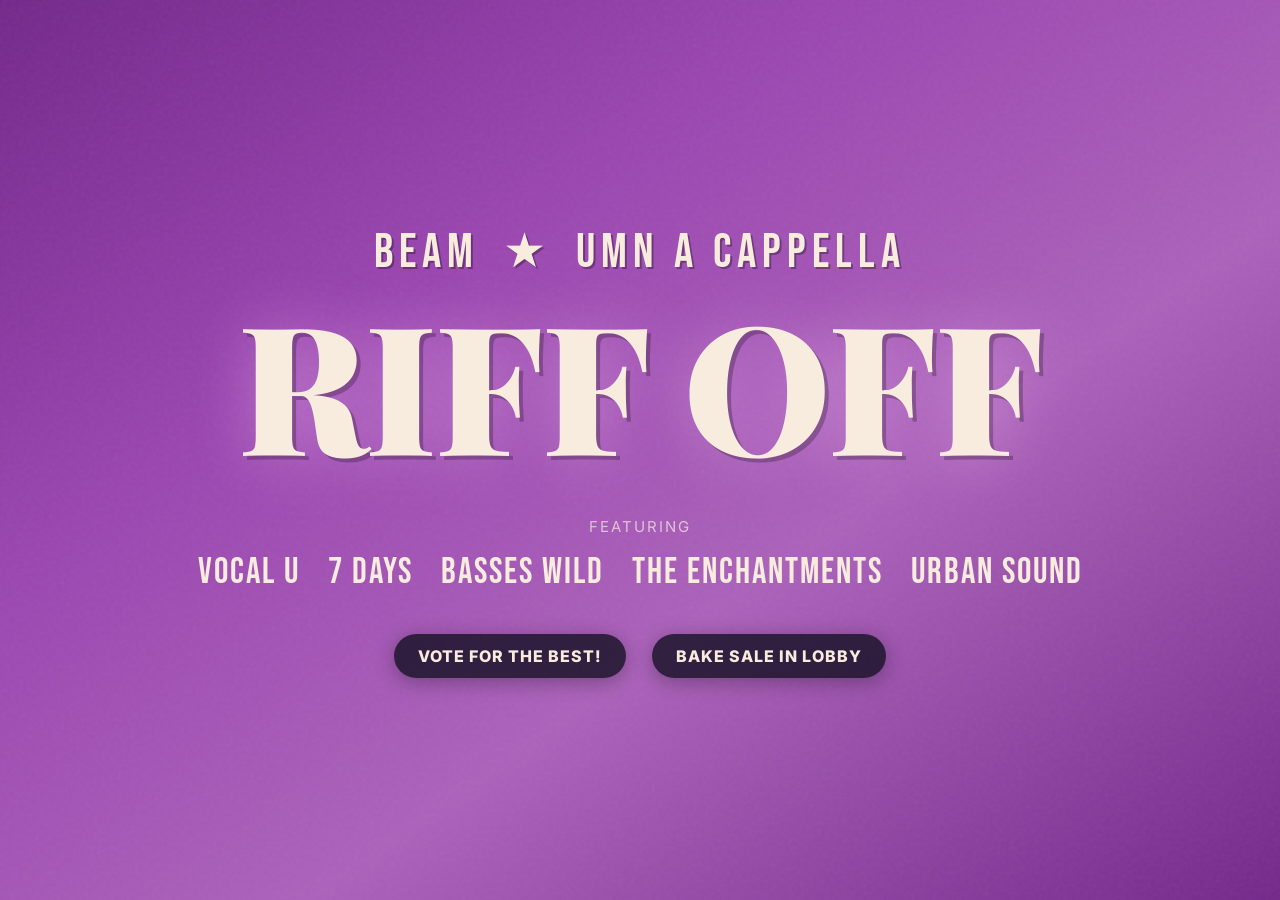
==== commit 240f8795: "Simplify slideshow voting screens" ====
--- a/index.html
+++ b/index.html
@@ -3,19 +3,20 @@
 <head>
     <meta charset="UTF-8">
     <meta name="viewport" content="width=device-width, initial-scale=1.0">
-    <title>BEAM × UMN A Cappella — Riff Off</title>
-    <link rel="stylesheet" href="style.css">
+    <meta http-equiv="Cache-Control" content="no-store, no-cache, must-revalidate">
+    <meta http-equiv="Pragma" content="no-cache">
+    <meta http-equiv="Expires" content="0">
+    <title>BEAM x UMN A Cappella - Riff Off</title>
+    <link rel="stylesheet" href="style.css?v=20260424c">
     <link rel="preconnect" href="https://fonts.googleapis.com">
-    <link href="https://fonts.googleapis.com/css2?family=Bebas+Neue&family=Inter:wght@400;600;700;800;900&family=Playfair+Display:wght@700;900&display=swap" rel="stylesheet">
+    <link href="https://fonts.googleapis.com/css2?family=Bebas+Neue&family=DM+Sans:wght@400;500;700;800&family=Fraunces:opsz,wght@9..144,600;9..144,700&family=Inter:wght@400;600;700;800;900&family=Playfair+Display:wght@700;900&display=swap" rel="stylesheet">
 </head>
 <body>
-
-    <!-- ====== SCREEN 1: TITLE ====== -->
     <div class="screen active" id="screen-title">
         <div class="title-bg">
             <div class="sparkle-field" id="sparkleField"></div>
             <div class="title-content">
-                <div class="title-org animate-in">BEAM <span class="title-star">★</span> UMN A CAPPELLA</div>
+                <div class="title-org animate-in">BEAM <span class="title-star">&#9733;</span> UMN A CAPPELLA</div>
                 <div class="title-main animate-in delay-1">RIFF OFF</div>
                 <div class="title-details animate-in delay-2">
                     <div class="title-detail-col">
@@ -37,11 +38,10 @@
         </div>
     </div>
 
-    <!-- ====== SCREEN 2: WHEEL ====== -->
     <div class="screen" id="screen-wheel">
         <div class="brick-wall">
             <div class="spotlight"></div>
-            <div class="round-indicator" id="roundIndicator">ROUND 1</div>
+            <div class="round-indicator" id="roundIndicator">Round 1</div>
             <div class="wheel-wrapper">
                 <canvas id="wheelCanvas"></canvas>
                 <div class="pointer"></div>
@@ -52,57 +52,55 @@
             <div class="popup" id="popupObj">
                 <div class="popup-header">Selected Category</div>
                 <div id="popupText">Pop Princess</div>
-
             </div>
         </div>
     </div>
 
-    <!-- ====== SCREEN 3: TEAM DISPLAY ====== -->
     <div class="screen" id="screen-team">
         <div class="team-display-bg">
-            <div class="team-name" id="teamName">VOCAL U</div>
+            <img class="team-logo" id="teamLogo" src="assets/logos/vocal-u.png" alt="Vocal U logo">
         </div>
     </div>
 
-    <!-- ====== SCREEN 4: VOTING QR ====== -->
     <div class="screen" id="screen-vote">
         <div class="vote-screen">
-            <div class="vote-card">
-                <div class="vote-info">
-                    <div class="vote-round-label" id="voteRoundLabel">ROUND 1</div>
-                    <div class="vote-team-label" id="voteTeamLabel">VOCAL U</div>
-                    <div class="vote-header">VOTING OPEN</div>
-                    <div class="vote-categories">
-                        <div class="vote-cat">🎵 Enjoyability <span>1–10</span></div>
-                        <div class="vote-cat">🎤 Vocal Quality <span>1–10</span></div>
-                        <div class="vote-cat">🎭 Performance <span>1–10</span></div>
+            <div class="vote-sparkle-field" aria-hidden="true">
+                <span class="vote-sparkle vote-sparkle-a">&#10022;</span>
+                <span class="vote-sparkle vote-sparkle-b">&#10022;</span>
+                <span class="vote-sparkle vote-sparkle-c">&#10022;</span>
+                <span class="vote-sparkle vote-sparkle-d">&#10022;</span>
+            </div>
+
+            <div class="vote-slide">
+                <div class="vote-topline">
+                    <div class="vote-round-label" id="voteRoundLabel">Round 1</div>
+                    <div class="vote-category-pill" id="voteCategoryLabel">POP PRINCESS CATEGORY</div>
+                </div>
+
+                <div class="vote-team-label" id="voteTeamLabel">VOCAL U</div>
+
+                <div class="vote-criteria">
+                    <div class="vote-criterion">Enjoyability</div>
+                    <div class="vote-criterion">Vocal Quality</div>
+                    <div class="vote-criterion">Performance Quality</div>
+                </div>
+
+                <div class="vote-qr-block">
+                    <div class="vote-qr-frame">
+                        <img id="qrImage" src="" alt="Voting QR code">
                     </div>
-                </div>
-                <div class="qr-wrapper">
-                    <div class="qr-container">
-                        <img id="qrImage" src="" alt="Vote QR Code" />
-                    </div>
-                    <div class="qr-caption">SCAN TO SCORE</div>
+                    <div class="vote-link-label" id="voteQrLink">z.umn.edu/riff1</div>
                 </div>
             </div>
         </div>
     </div>
 
-    <!-- ====== SCREEN 5: SCORES ====== -->
-    <div class="screen" id="screen-scores">
-        <div class="scores-screen">
-            <div class="scores-title">SCOREBOARD</div>
-            <div class="scores-grid" id="scoresGrid"></div>
+    <div class="screen" id="screen-round-transition">
+        <div class="round-transition-bg">
+            <div class="round-transition-text" id="roundTransitionText">Round 2</div>
         </div>
     </div>
 
-    <!-- ====== SCREEN 6: ROUND TRANSITION ====== -->
-    <div class="screen" id="screen-round-transition">
-        <div class="round-transition-bg">
-            <div class="round-transition-text" id="roundTransitionText">ROUND 2</div>
-        </div>
-    </div>
-
-    <script src="script.js"></script>
+    <script src="script.js?v=20260424c"></script>
 </body>
 </html>
--- a/style.css
+++ b/style.css
@@ -1,126 +1,133 @@
-/* ============================
-   BASE RESET & GLOBALS
-   ============================ */
-body, html {
+body,
+html {
     margin: 0;
     padding: 0;
     width: 100%;
     height: 100%;
     overflow: hidden;
-    background-color: #000;
-    font-family: 'Inter', 'Helvetica', 'Arial', sans-serif;
+    background: #000;
+    font-family: "Inter", "Helvetica", "Arial", sans-serif;
     color: #fff;
 }
 
-/* ============================
-   SCREEN SYSTEM
-   ============================ */
+* {
+    box-sizing: border-box;
+}
+
 .screen {
     position: fixed;
-    top: 0; left: 0;
+    inset: 0;
+    display: none;
     width: 100vw;
     height: 100vh;
-    display: none;
     z-index: 1;
     background: #000;
 }
+
 .screen.active {
     display: flex;
     z-index: 10;
 }
 
-/* ============================
-   SCREEN 1: TITLE
-   ============================ */
 .title-bg {
+    position: relative;
     width: 100%;
     height: 100%;
-    background: linear-gradient(145deg, #7b2d8e 0%, #9b3fb5 30%, #a855a0 60%, #7b2d8e 100%);
-    display: flex;
-    flex-direction: column;
-    justify-content: center;
-    align-items: center;
-    position: relative;
+    display: flex;
+    align-items: center;
+    justify-content: center;
     overflow: hidden;
-}
-
-/* Grainy texture overlay */
-.title-bg::before {
-    content: '';
+    background: linear-gradient(145deg, #73278a 0%, #9a45b0 32%, #ab61ba 62%, #73278a 100%);
+}
+
+.title-bg::before,
+.vote-screen::before {
+    content: "";
     position: absolute;
-    top: 0; left: 0; right: 0; bottom: 0;
-    background-image: url("data:image/svg+xml,%3Csvg viewBox='0 0 256 256' xmlns='http://www.w3.org/2000/svg'%3E%3Cfilter id='n'%3E%3CfeTurbulence type='fractalNoise' baseFrequency='0.85' numOctaves='4' stitchTiles='stitch'/%3E%3C/filter%3E%3Crect width='100%25' height='100%25' filter='url(%23n)' opacity='0.15'/%3E%3C/svg%3E");
-    opacity: 0.4;
+    inset: 0;
+    background-image: url("data:image/svg+xml,%3Csvg viewBox='0 0 256 256' xmlns='http://www.w3.org/2000/svg'%3E%3Cfilter id='noise'%3E%3CfeTurbulence type='fractalNoise' baseFrequency='0.85' numOctaves='4' stitchTiles='stitch'/%3E%3C/filter%3E%3Crect width='100%25' height='100%25' filter='url(%23noise)' opacity='0.16'/%3E%3C/svg%3E");
+    opacity: 0.38;
     pointer-events: none;
-    z-index: 0;
-}
-
-.sparkle-field {
+}
+
+.sparkle-field,
+.vote-sparkle-field {
     position: absolute;
-    top: 0; left: 0; right: 0; bottom: 0;
+    inset: 0;
     pointer-events: none;
     z-index: 1;
 }
 
-.sparkle {
+.sparkle,
+.vote-sparkle {
     position: absolute;
     color: #fff;
-    font-size: 18px;
     opacity: 0;
+    text-shadow: 0 0 12px rgba(255, 255, 255, 0.85);
     animation: sparkle-anim 3s ease-in-out infinite;
-    text-shadow: 0 0 8px rgba(255,255,255,0.8);
 }
 
 @keyframes sparkle-anim {
-    0%, 100% { opacity: 0; transform: scale(0.5) rotate(0deg); }
-    50% { opacity: 1; transform: scale(1.2) rotate(180deg); }
+    0%,
+    100% {
+        opacity: 0;
+        transform: scale(0.55) rotate(0deg);
+    }
+
+    50% {
+        opacity: 1;
+        transform: scale(1.18) rotate(180deg);
+    }
 }
 
 .title-content {
     position: relative;
     z-index: 2;
+    display: flex;
+    flex-direction: column;
+    align-items: center;
+    gap: 20px;
     text-align: center;
-    display: flex;
-    flex-direction: column;
-    align-items: center;
-    gap: 20px;
 }
 
 .title-org {
-    font-family: 'Bebas Neue', sans-serif;
+    font-family: "Bebas Neue", sans-serif;
     font-size: clamp(28px, 4vw, 48px);
     letter-spacing: 6px;
-    color: #f5e6d3;
-    text-shadow: 2px 2px 0 rgba(0,0,0,0.3);
+    color: #f8ecdf;
+    text-shadow: 2px 2px 0 rgba(0, 0, 0, 0.3);
 }
 
 .title-star {
     margin: 0 10px;
-    color: #f5e6d3;
+    color: #f8ecdf;
 }
 
 .title-main {
-    font-family: 'Playfair Display', serif;
-    font-weight: 900;
+    font-family: "Playfair Display", serif;
     font-size: clamp(80px, 14vw, 200px);
     line-height: 0.9;
+    font-weight: 900;
     letter-spacing: -2px;
-    color: #f5e6d3;
-    text-shadow: 4px 4px 0 rgba(0,0,0,0.25), 0 0 60px rgba(255,200,255,0.3);
+    color: #f8ecdf;
+    text-shadow: 4px 4px 0 rgba(0, 0, 0, 0.24), 0 0 60px rgba(255, 210, 255, 0.34);
     animation: title-glow 4s ease-in-out infinite alternate;
 }
 
 @keyframes title-glow {
-    0% { text-shadow: 4px 4px 0 rgba(0,0,0,0.25), 0 0 40px rgba(255,200,255,0.2); }
-    100% { text-shadow: 4px 4px 0 rgba(0,0,0,0.25), 0 0 80px rgba(255,200,255,0.5); }
+    0% {
+        text-shadow: 4px 4px 0 rgba(0, 0, 0, 0.24), 0 0 40px rgba(255, 210, 255, 0.2);
+    }
+
+    100% {
+        text-shadow: 4px 4px 0 rgba(0, 0, 0, 0.24), 0 0 84px rgba(255, 210, 255, 0.54);
+    }
 }
 
 .title-details {
     display: flex;
-    gap: 60px;
+    justify-content: center;
     margin-top: 30px;
-    flex-wrap: wrap;
-    justify-content: center;
 }
 
 .title-detail-col {
@@ -129,118 +136,107 @@
     align-items: center;
 }
 
+.detail-small {
+    font-size: clamp(11px, 1.2vw, 15px);
+    color: rgba(248, 236, 223, 0.72);
+    letter-spacing: 2px;
+    margin-top: 4px;
+}
+
 .detail-big {
-    font-family: 'Bebas Neue', sans-serif;
+    font-family: "Bebas Neue", sans-serif;
     font-size: clamp(22px, 3vw, 36px);
     letter-spacing: 2px;
-    color: #f5e6d3;
-}
-
-.detail-small {
-    font-size: clamp(11px, 1.2vw, 15px);
-    color: rgba(245,230,211,0.7);
-    letter-spacing: 2px;
-    margin-top: 4px;
+    color: #f8ecdf;
 }
 
 .groups-flex {
     display: flex;
     flex-wrap: wrap;
-    gap: 30px;
-    justify-content: center;
+    justify-content: center;
+    gap: 28px;
     margin-top: 15px;
-    margin-bottom: 20px;
 }
 
 .title-badges {
     display: flex;
-    gap: 30px;
+    gap: 26px;
     margin-top: 20px;
 }
 
 .badge {
-    background: #1a1a1a;
-    color: #f5e6d3;
+    padding: 12px 24px;
+    border-radius: 999px;
+    background: rgba(19, 16, 34, 0.8);
+    color: #f8ecdf;
+    font-size: clamp(12px, 1.5vw, 16px);
     font-weight: 800;
-    font-size: clamp(12px, 1.5vw, 16px);
-    padding: 12px 24px;
-    border-radius: 50px;
     letter-spacing: 1px;
-    box-shadow: 0 4px 20px rgba(0,0,0,0.3);
+    box-shadow: 0 4px 20px rgba(0, 0, 0, 0.3);
     animation: badge-pulse 3s ease-in-out infinite;
 }
 
 @keyframes badge-pulse {
-    0%, 100% { transform: scale(1); }
-    50% { transform: scale(1.05); }
-}
-
-.press-prompt {
-    margin-top: 40px;
-    font-size: 16px;
-    color: rgba(245,230,211,0.6);
-    letter-spacing: 3px;
-    text-transform: uppercase;
-    animation: prompt-fade 2s ease-in-out infinite;
-}
-
-@keyframes prompt-fade {
-    0%, 100% { opacity: 0.4; }
-    50% { opacity: 1; }
-}
-
-kbd {
-    background: rgba(255,255,255,0.15);
-    border: 1px solid rgba(255,255,255,0.3);
-    border-radius: 4px;
-    padding: 2px 8px;
-    font-family: 'Inter', monospace;
-    font-size: inherit;
-}
-
-/* Animate-in classes */
+    0%,
+    100% {
+        transform: scale(1);
+    }
+
+    50% {
+        transform: scale(1.05);
+    }
+}
+
 .animate-in {
     opacity: 0;
     transform: translateY(30px);
     animation: fade-up 0.8s ease forwards;
 }
-.delay-1 { animation-delay: 0.3s; }
-.delay-2 { animation-delay: 0.6s; }
-.delay-3 { animation-delay: 0.9s; }
-.delay-4 { animation-delay: 1.2s; }
+
+.delay-1 {
+    animation-delay: 0.3s;
+}
+
+.delay-2 {
+    animation-delay: 0.6s;
+}
+
+.delay-3 {
+    animation-delay: 0.9s;
+}
 
 @keyframes fade-up {
-    to { opacity: 1; transform: translateY(0); }
-}
-
-/* ============================
-   SCREEN 2: WHEEL
-   ============================ */
+    to {
+        opacity: 1;
+        transform: translateY(0);
+    }
+}
+
 .brick-wall {
+    position: relative;
     width: 100vw;
     height: 100vh;
     display: flex;
     flex-direction: column;
-    justify-content: center;
-    align-items: center;
-    background-color: #1a1a1f; 
-    background-image: 
-        repeating-linear-gradient(transparent, transparent 60px, rgba(0,0,0,0.85) 60px, rgba(0,0,0,0.85) 64px),
-        repeating-linear-gradient(90deg, transparent, transparent 120px, rgba(0,0,0,0.75) 120px, rgba(0,0,0,0.75) 124px);
-    position: relative;
+    align-items: center;
+    justify-content: center;
+    background-color: #1a1a1f;
+    background-image:
+        repeating-linear-gradient(transparent, transparent 60px, rgba(0, 0, 0, 0.85) 60px, rgba(0, 0, 0, 0.85) 64px),
+        repeating-linear-gradient(90deg, transparent, transparent 120px, rgba(0, 0, 0, 0.75) 120px, rgba(0, 0, 0, 0.75) 124px);
 }
 
 .spotlight {
     position: absolute;
     top: 50%;
     left: 50%;
-    transform: translate(-50%, -50%);
     width: 1300px;
     height: 1300px;
-    background: radial-gradient(circle, rgba(170, 60, 255, 0.75) 0%, rgba(120, 30, 220, 0.45) 40%, rgba(50, 0, 100, 0.1) 65%, rgba(0,0,0,0) 85%);
+    transform: translate(-50%, -50%);
+    background: radial-gradient(circle, rgba(170, 60, 255, 0.75) 0%, rgba(120, 30, 220, 0.45) 40%, rgba(50, 0, 100, 0.08) 65%, rgba(0, 0, 0, 0) 85%);
+    mix-blend-mode: screen;
     pointer-events: none;
     z-index: 1;
-    mix-blend-mode: screen;
 }
 
 .round-indicator {
@@ -248,10 +244,10 @@
     top: 30px;
     left: 50%;
     transform: translateX(-50%);
-    font-family: 'Bebas Neue', sans-serif;
+    font-family: "Bebas Neue", sans-serif;
     font-size: 36px;
     letter-spacing: 6px;
-    color: rgba(255,255,255,0.6);
+    color: rgba(255, 255, 255, 0.62);
     z-index: 5;
 }
 
@@ -260,15 +256,23 @@
     width: min(750px, 75vmin);
     height: min(750px, 75vmin);
     z-index: 2;
-    filter: drop-shadow(0 0 80px rgba(150, 50, 255, 0.7)) drop-shadow(0 0 20px rgba(0,0,0,0.8));
+    margin-bottom: 30px;
+    filter: drop-shadow(0 0 80px rgba(150, 50, 255, 0.7)) drop-shadow(0 0 20px rgba(0, 0, 0, 0.8));
     animation: float 10s ease-in-out infinite;
-    margin-bottom: 30px;
 }
 
 @keyframes float {
-    0% { transform: translateY(0px) rotate(0deg); }
-    50% { transform: translateY(-5px) rotate(0.2deg); }
-    100% { transform: translateY(0px) rotate(0deg); }
+    0% {
+        transform: translateY(0) rotate(0deg);
+    }
+
+    50% {
+        transform: translateY(-5px) rotate(0.2deg);
+    }
+
+    100% {
+        transform: translateY(0) rotate(0deg);
+    }
 }
 
 canvas#wheelCanvas {
@@ -281,47 +285,44 @@
     position: absolute;
     top: 50%;
     left: -40px;
+    width: 70px;
+    height: 50px;
     transform: translateY(-50%);
-    width: 70px; 
-    height: 50px; 
-    background: url('data:image/svg+xml;utf8,<svg xmlns="http://www.w3.org/2000/svg" viewBox="0 0 70 50"><polygon points="0,5 70,25 0,45" fill="%23ffffff" stroke="%23f2c94c" stroke-width="5" stroke-linejoin="round"/></svg>') no-repeat center center;
+    background: url("data:image/svg+xml;utf8,%3Csvg xmlns='http://www.w3.org/2000/svg' viewBox='0 0 70 50'%3E%3Cpolygon points='0,5 70,25 0,45' fill='%23ffffff' stroke='%23f2c94c' stroke-width='5' stroke-linejoin='round'/%3E%3C/svg%3E") no-repeat center center;
+    filter: drop-shadow(5px 5px 10px rgba(0, 0, 0, 0.9));
     z-index: 10;
-    filter: drop-shadow(5px 5px 10px rgba(0,0,0,0.9));
-}
-
-
-
-/* POPUP styles */
+}
+
 .popup-overlay {
     position: fixed;
-    top: 0; left: 0; right: 0; bottom: 0;
+    inset: 0;
+    display: flex;
+    align-items: center;
+    justify-content: center;
+    background: rgba(0, 0, 0, 0);
+    backdrop-filter: blur(0);
     pointer-events: none;
-    display: flex;
-    justify-content: center;
-    align-items: center;
+    transition: background 0.4s ease, backdrop-filter 0.4s ease;
     z-index: 100;
-    background: rgba(0,0,0,0);
-    transition: background 0.4s ease;
-    backdrop-filter: blur(0px);
 }
 
 .popup-overlay.active {
-    background: rgba(0,0,0,0.8);
+    background: rgba(0, 0, 0, 0.8);
     backdrop-filter: blur(8px);
     pointer-events: all;
 }
 
 .popup {
-    background: linear-gradient(135deg, #ffffff, #f0f0f5);
+    padding: 50px 80px;
     border: 6px solid #b892ff;
     border-radius: 20px;
-    padding: 50px 80px;
+    background: linear-gradient(135deg, #ffffff, #f0f0f5);
     color: #333;
-    text-align: center;
     font-size: 60px;
     font-weight: 800;
+    text-align: center;
     text-transform: uppercase;
-    box-shadow: 0 0 50px rgba(184, 146, 255, 0.4), 0 30px 60px rgba(0,0,0,0.5);
+    box-shadow: 0 0 50px rgba(184, 146, 255, 0.4), 0 30px 60px rgba(0, 0, 0, 0.5);
     transform: scale(0.5) translateY(50px);
     opacity: 0;
     transition: transform 0.6s cubic-bezier(0.175, 0.885, 0.32, 1.275), opacity 0.4s;
@@ -334,9 +335,9 @@
 
 .popup-header {
     display: block;
+    margin-bottom: 20px;
     font-size: 22px;
     color: #b892ff;
-    margin-bottom: 20px;
     letter-spacing: 4px;
 }
 
@@ -347,352 +348,268 @@
     filter: drop-shadow(0 0 10px rgba(184, 146, 255, 0.3));
 }
 
-
-
-/* ============================
-   SCREEN 3: TEAM DISPLAY
-   ============================ */
 .team-display-bg {
+    position: relative;
     width: 100%;
     height: 100%;
-    background: #000;
-    display: flex;
-    flex-direction: column;
-    align-items: center;
-    justify-content: flex-start;
-    padding-top: 10vh;
-    position: relative;
+    display: flex;
+    align-items: flex-start;
+    justify-content: center;
+    padding: 8vh 8vw 6vh;
+    background:
+        radial-gradient(circle at 50% 50%, rgba(114, 54, 179, 0.12) 0%, rgba(114, 54, 179, 0.06) 20%, rgba(0, 0, 0, 0) 52%),
+        #000;
     overflow: hidden;
 }
 
 .team-display-bg::after {
-    content: '';
+    content: "";
     position: absolute;
-    bottom: 0;
     left: 0;
     right: 0;
-    height: 40%;
-    background: linear-gradient(to top, rgba(120,40,180,0.08) 0%, transparent 100%);
+    bottom: 0;
+    height: 28%;
+    background: linear-gradient(to top, rgba(120, 40, 180, 0.08) 0%, transparent 100%);
     pointer-events: none;
 }
 
-.team-name {
-    font-family: 'Bebas Neue', sans-serif;
-    font-size: clamp(80px, 14vw, 180px);
-    letter-spacing: 8px;
-    color: #fff;
-    text-align: center;
-    text-shadow: 0 0 60px rgba(184,146,255,0.3);
-    animation: team-name-enter 0.8s cubic-bezier(0.16, 1, 0.3, 1) forwards;
+.team-logo {
+    position: relative;
+    z-index: 2;
+    width: min(74vw, 1200px);
+    max-height: 42vh;
+    margin-top: 2vh;
+    object-fit: contain;
+    filter: drop-shadow(0 0 48px rgba(255, 255, 255, 0.12));
     opacity: 0;
-}
-
-@keyframes team-name-enter {
-    0% { opacity: 0; transform: scale(0.7) translateY(40px); letter-spacing: 30px; }
-    100% { opacity: 1; transform: scale(1) translateY(0); letter-spacing: 8px; }
-}
-
-
-
-/* ============================
-   SCREEN 4: VOTING QR
-   ============================ */
+    transform: scale(0.9) translateY(26px);
+}
+
+.team-logo.team-logo-show {
+    animation: team-logo-enter 0.8s cubic-bezier(0.16, 1, 0.3, 1) forwards;
+}
+
+@keyframes team-logo-enter {
+    from {
+        opacity: 0;
+        transform: scale(0.9) translateY(26px);
+    }
+
+    to {
+        opacity: 1;
+        transform: scale(1) translateY(0);
+    }
+}
+
 .vote-screen {
+    position: relative;
     width: 100%;
     height: 100%;
-    background: linear-gradient(145deg, #7b2d8e 0%, #9b3fb5 30%, #a855a0 60%, #7b2d8e 100%);
+    display: flex;
+    align-items: center;
+    justify-content: center;
+    overflow: hidden;
+    background: linear-gradient(145deg, #73278a 0%, #9a45b0 32%, #ab61ba 62%, #73278a 100%);
+}
+
+.vote-slide {
+    position: relative;
+    z-index: 2;
+    width: min(1420px, calc(100vw - 96px));
+    min-height: min(840px, calc(100vh - 90px));
     display: flex;
     flex-direction: column;
     align-items: center;
     justify-content: center;
-    position: relative;
-}
-
-.vote-screen::before {
-    content: '';
-    position: absolute;
-    top: 0; left: 0; right: 0; bottom: 0;
-    background-image: url("data:image/svg+xml,%3Csvg viewBox='0 0 256 256' xmlns='http://www.w3.org/2000/svg'%3E%3Cfilter id='n'%3E%3CfeTurbulence type='fractalNoise' baseFrequency='0.85' numOctaves='4' stitchTiles='stitch'/%3E%3C/filter%3E%3Crect width='100%25' height='100%25' filter='url(%23n)' opacity='0.15'/%3E%3C/svg%3E");
-    opacity: 0.4;
-    pointer-events: none;
-    z-index: 0;
-}
-
-.vote-card {
-    display: flex;
-    background: rgba(0, 0, 0, 0.2);
-    border: 2px solid rgba(255, 255, 255, 0.15);
-    backdrop-filter: blur(10px);
-    border-radius: 40px;
-    padding: 60px 100px;
-    box-shadow: 0 40px 100px rgba(0, 0, 0, 0.5), inset 0 0 40px rgba(255, 255, 255, 0.1);
-    gap: 100px;
-    align-items: center;
-    animation: fade-up 0.8s cubic-bezier(0.16, 1, 0.3, 1) forwards;
-    z-index: 2;
-}
-
-.vote-info {
+    gap: 34px;
+    padding: 72px 64px;
+    text-align: center;
+    animation: fade-up 0.8s ease forwards;
+}
+
+.vote-topline {
+    display: flex;
+    flex-wrap: wrap;
+    align-items: center;
+    justify-content: center;
+    gap: 18px;
+}
+
+.vote-round-label,
+.vote-category-pill,
+.vote-criterion {
+    display: inline-flex;
+    align-items: center;
+    justify-content: center;
+    min-height: 56px;
+    padding: 12px 24px;
+    border: 2px solid rgba(255, 255, 255, 0.36);
+    border-radius: 999px;
+    background: rgba(255, 255, 255, 0.12);
+    color: #fff;
+    font-family: "Bebas Neue", sans-serif;
+    letter-spacing: 3px;
+    text-transform: uppercase;
+}
+
+.vote-round-label {
+    font-size: clamp(26px, 2.4vw, 34px);
+}
+
+.vote-category-pill {
+    font-size: clamp(22px, 2vw, 30px);
+}
+
+.vote-team-label {
+    max-width: min(1200px, 88vw);
+    font-family: "Playfair Display", serif;
+    font-size: clamp(72px, 10vw, 156px);
+    line-height: 0.9;
+    font-weight: 900;
+    letter-spacing: -0.04em;
+    color: #fff;
+    text-wrap: balance;
+    overflow-wrap: anywhere;
+    text-shadow: 0 8px 30px rgba(0, 0, 0, 0.26);
+}
+
+.vote-criteria {
+    display: flex;
+    flex-wrap: wrap;
+    justify-content: center;
+    gap: 18px;
+    max-width: 1200px;
+}
+
+.vote-criterion {
+    font-size: clamp(24px, 2.2vw, 32px);
+}
+
+.vote-qr-block {
     display: flex;
     flex-direction: column;
-    align-items: flex-start;
-    z-index: 2;
-}
-
-.vote-round-label {
-    font-size: 20px;
-    color: rgba(255,255,255,0.4);
-    letter-spacing: 6px;
-    margin-bottom: 5px;
-    font-family: 'Bebas Neue', sans-serif;
-}
-
-.vote-team-label {
-    font-family: 'Inter', sans-serif;
-    font-size: clamp(30px, 4vw, 50px);
-    font-weight: 900;
+    align-items: center;
+    gap: 18px;
+    margin-top: 6px;
+}
+
+.vote-qr-frame {
+    padding: 20px;
+    border-radius: 28px;
+    background: #fff;
+    box-shadow: 0 20px 48px rgba(26, 10, 47, 0.28);
+}
+
+.vote-qr-frame img {
+    display: block;
+    width: min(350px, 30vw);
+    height: min(350px, 30vw);
+    border-radius: 14px;
+}
+
+.vote-link-label {
+    max-width: 640px;
     color: #fff;
-    letter-spacing: 2px;
-    margin-bottom: 25px;
-    text-shadow: 0 0 30px rgba(184,146,255,0.3);
-}
-
-.vote-header {
-    font-family: 'Bebas Neue', sans-serif;
-    font-size: clamp(40px, 5vw, 60px);
-    letter-spacing: 12px;
-    color: #f5e6d3;
-    margin-bottom: 30px;
-}
-
-.vote-categories {
-    display: flex;
-    flex-direction: column;
-    gap: 15px;
-}
-
-.vote-cat {
-    background: rgba(184,146,255,0.05);
-    border-left: 3px solid #b892ff;
-    padding: 12px 20px;
-    font-size: 18px;
-    font-weight: 600;
-    color: rgba(255,255,255,0.9);
-    letter-spacing: 1.5px;
-}
-
-.vote-cat span {
-    color: #b892ff;
-    font-weight: 800;
-    margin-left: 10px;
-}
-
-.qr-wrapper {
-    display: flex;
-    flex-direction: column;
-    align-items: center;
-    gap: 20px;
-}
-
-.qr-container {
-    background: #fff;
-    padding: 20px;
-    border-radius: 20px;
-    box-shadow: 0 0 60px rgba(184,146,255,0.2), 0 20px 40px rgba(0,0,0,0.5);
-    transition: transform 0.3s ease;
-}
-
-.qr-container:hover {
-    transform: scale(1.05);
-}
-
-.qr-container img {
-    display: block;
-    width: 250px;
-    height: 250px;
-    border-radius: 8px;
-}
-
-.qr-caption {
-    font-family: 'Bebas Neue', sans-serif;
+    font-size: clamp(22px, 1.8vw, 30px);
+    font-weight: 700;
+    line-height: 1.35;
+    word-break: break-word;
+    text-shadow: 0 4px 12px rgba(0, 0, 0, 0.24);
+}
+
+.vote-sparkle {
+    font-size: 34px;
+}
+
+.vote-sparkle-a {
+    top: 10%;
+    left: 12%;
+    animation-delay: 0.2s;
+}
+
+.vote-sparkle-b {
+    top: 16%;
+    right: 13%;
     font-size: 24px;
-    letter-spacing: 6px;
-    color: #f5e6d3;
-}
-
-
-
-/* ============================
-   SCREEN 5: SCORES
-   ============================ */
-.scores-screen {
-    width: 100%;
-    height: 100%;
-    background: linear-gradient(165deg, #0a0a0f 0%, #12121f 40%, #1a1025 100%);
-    display: flex;
-    flex-direction: column;
-    align-items: center;
-    justify-content: flex-start;
-    padding: 40px 30px;
-    overflow-y: auto;
-    box-sizing: border-box;
-}
-
-.scores-title {
-    font-family: 'Bebas Neue', sans-serif;
-    font-size: clamp(48px, 6vw, 72px);
-    letter-spacing: 10px;
-    color: #b892ff;
-    text-shadow: 0 0 40px rgba(184,146,255,0.4);
-    margin-bottom: 30px;
-    flex-shrink: 0;
-}
-
-.scores-grid {
-    width: 100%;
-    max-width: 1100px;
-    display: flex;
-    flex-direction: column;
-    gap: 30px;
-    flex-shrink: 0;
-}
-
-.round-scores-block {
-    background: rgba(255,255,255,0.03);
-    border: 1px solid rgba(184,146,255,0.15);
-    border-radius: 16px;
-    padding: 24px;
-    overflow-x: auto;
-}
-
-.round-scores-block h3 {
-    font-family: 'Bebas Neue', sans-serif;
-    font-size: 28px;
-    letter-spacing: 4px;
-    color: rgba(255,255,255,0.6);
-    margin: 0 0 16px 0;
-}
-
-.scores-table {
-    width: 100%;
-    border-collapse: collapse;
-    font-size: 15px;
-}
-
-.scores-table th {
-    text-align: left;
-    color: #b892ff;
-    font-weight: 700;
-    padding: 10px 14px;
-    border-bottom: 1px solid rgba(184,146,255,0.2);
-    letter-spacing: 1px;
-    font-size: 13px;
-    text-transform: uppercase;
-    white-space: nowrap;
-}
-
-.scores-table td {
-    padding: 10px 14px;
-    color: rgba(255,255,255,0.8);
-    border-bottom: 1px solid rgba(255,255,255,0.05);
-    white-space: nowrap;
-}
-
-.scores-table td:first-child {
-    font-weight: 700;
-    color: #fff;
-    letter-spacing: 1px;
-}
-
-.scores-table input {
-    background: rgba(255,255,255,0.06);
-    border: 1px solid rgba(184,146,255,0.2);
-    border-radius: 6px;
-    color: #fff;
-    font-size: 15px;
-    font-weight: 600;
-    width: 50px;
-    padding: 6px 10px;
-    text-align: center;
-    font-family: 'Inter', sans-serif;
-    transition: border-color 0.2s;
-}
-
-.scores-table input:focus {
-    outline: none;
-    border-color: #b892ff;
-    background: rgba(184,146,255,0.1);
-}
-
-.scores-table .total-cell {
-    color: #b892ff;
-    font-weight: 800;
-    font-size: 16px;
-}
-
-
-
-/* ============================
-   SCREEN 6: ROUND TRANSITION
-   ============================ */
+    animation-delay: 1s;
+}
+
+.vote-sparkle-c {
+    right: 11%;
+    bottom: 16%;
+    font-size: 22px;
+    animation-delay: 0.6s;
+}
+
+.vote-sparkle-d {
+    left: 10%;
+    bottom: 14%;
+    font-size: 26px;
+    animation-delay: 1.6s;
+}
+
 .round-transition-bg {
     width: 100%;
     height: 100%;
+    display: flex;
+    align-items: center;
+    justify-content: center;
     background: #000;
-    display: flex;
-    flex-direction: column;
-    align-items: center;
-    justify-content: center;
-    position: relative;
 }
 
 .round-transition-text {
-    font-family: 'Bebas Neue', sans-serif;
+    font-family: "Bebas Neue", sans-serif;
     font-size: clamp(100px, 18vw, 260px);
     letter-spacing: 20px;
     color: #fff;
-    text-shadow: 0 0 40px rgba(184,146,255,0.4);
+    text-shadow: 0 0 40px rgba(184, 146, 255, 0.4);
     animation: round-enter 0.5s cubic-bezier(0.2, 0.8, 0.2, 1) forwards;
     opacity: 0;
 }
 
 @keyframes round-enter {
-    0% { opacity: 0; transform: scale(1.1) translateY(20px); filter: blur(10px); }
-    100% { opacity: 1; transform: scale(1) translateY(0); filter: blur(0px); }
-}
-
-
-
-/* ============================
-   PAGE TRANSITION
-   ============================ */
-.screen.fade-out {
-    animation: screen-fade-out 0.4s ease forwards;
-}
-
-.screen.fade-in {
-    animation: screen-fade-in 0.5s ease forwards;
-}
-
-@keyframes screen-fade-out {
-    to { opacity: 0; }
-}
-
-@keyframes screen-fade-in {
-    from { opacity: 0; }
-    to { opacity: 1; }
-}
-
-/* ============================
-   RESPONSIVE
-   ============================ */
+    0% {
+        opacity: 0;
+        transform: scale(1.1) translateY(20px);
+        filter: blur(10px);
+    }
+
+    100% {
+        opacity: 1;
+        transform: scale(1) translateY(0);
+        filter: blur(0);
+    }
+}
+
+@media (max-width: 980px) {
+    .vote-slide {
+        width: calc(100vw - 44px);
+        min-height: calc(100vh - 44px);
+        padding: 54px 28px;
+        gap: 26px;
+    }
+
+    .vote-round-label,
+    .vote-category-pill,
+    .vote-criterion {
+        min-height: 48px;
+        padding: 10px 18px;
+    }
+
+    .vote-qr-frame img {
+        width: min(300px, 56vw);
+        height: min(300px, 56vw);
+    }
+}
+
 @media (max-width: 900px) {
     .popup {
         padding: 30px 40px;
         font-size: 40px;
     }
-    .title-details { gap: 30px; }
-    .vote-categories { gap: 15px; }
-    .scores-table { font-size: 13px; }
-    .scores-table input { width: 40px; padding: 4px 6px; font-size: 13px; }
-}
+
+    .title-badges,
+    .groups-flex {
+        gap: 18px;
+    }
+}
